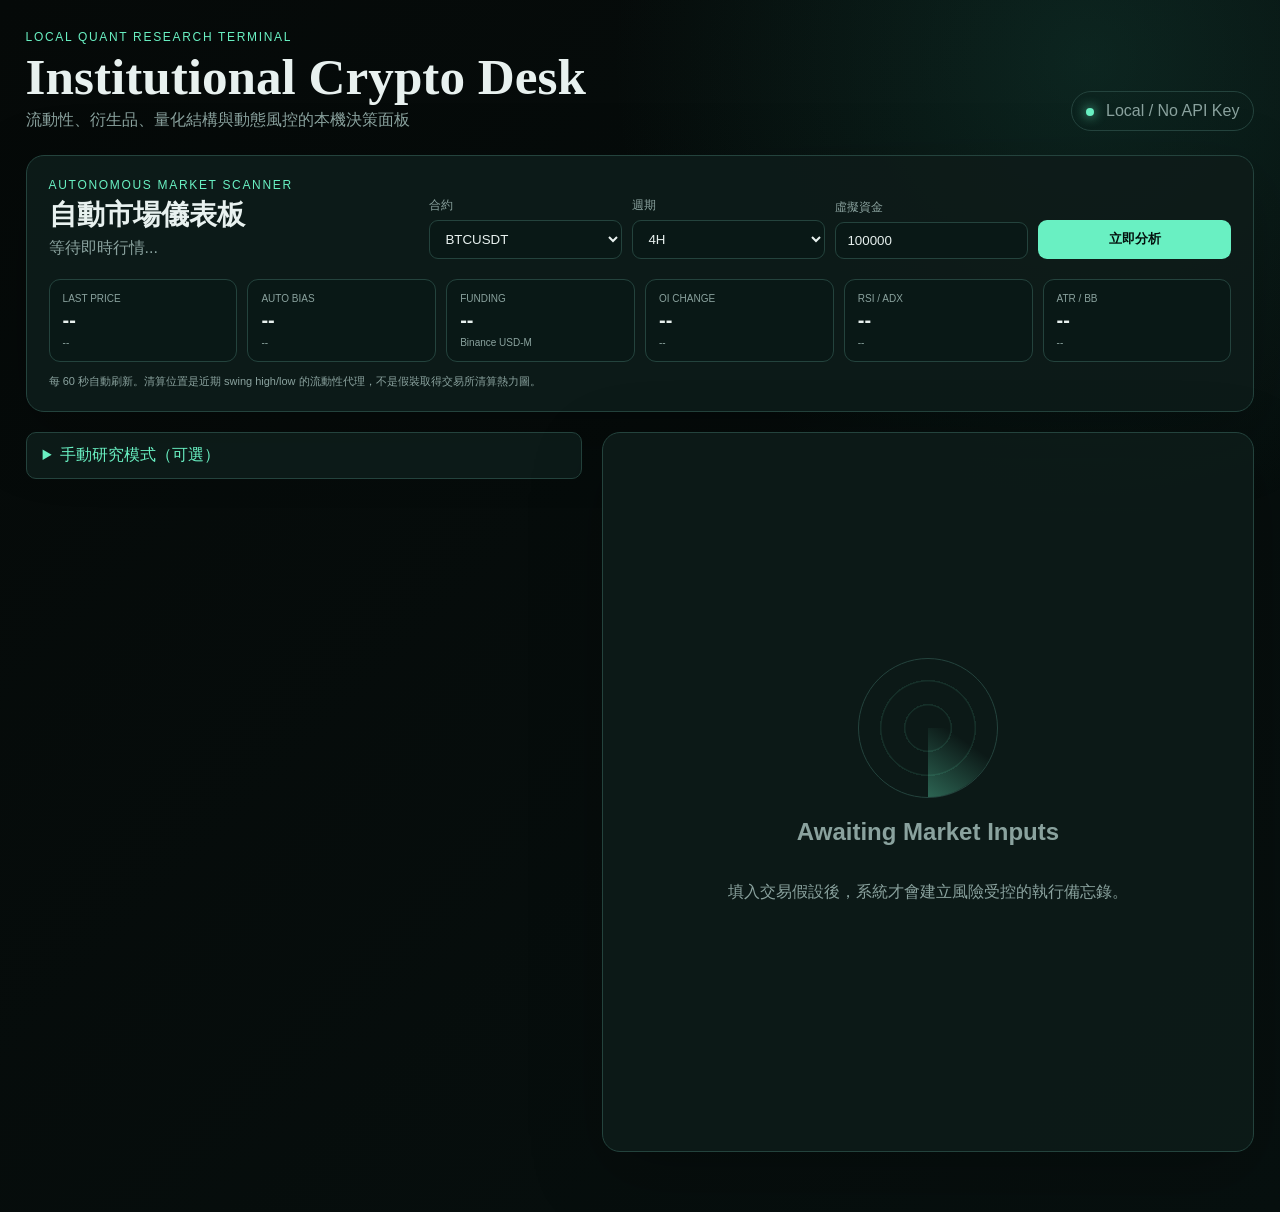
==== docs/index.html @ 403036d9 "Add autonomous crypto analysis dashboard Co-authored-by: Copilot <223556219+Copilot@users.noreply.gi" ====
<!doctype html>
<html lang="zh-Hant">
<head>
  <meta charset="utf-8">
  <meta name="viewport" content="width=device-width, initial-scale=1">
  <title>Institutional Crypto Desk</title>
  <link rel="stylesheet" href="static/styles.css">
</head>
<body>
  <div class="shell">
    <header>
      <div>
        <div class="eyebrow">LOCAL QUANT RESEARCH TERMINAL</div>
        <h1>Institutional Crypto Desk</h1>
        <p>流動性、衍生品、量化結構與動態風控的本機決策面板</p>
      </div>
      <div class="status"><span></span> Local / No API Key</div>
    </header>

    <section class="panel auto-console">
      <div class="auto-head">
        <div>
          <div class="eyebrow">AUTONOMOUS MARKET SCANNER</div>
          <h2>自動市場儀表板</h2>
          <p id="feed-status">等待即時行情...</p>
        </div>
        <div class="auto-controls">
          <label>合約
            <select id="auto-symbol">
              <option>BTCUSDT</option><option>ETHUSDT</option><option>SOLUSDT</option>
              <option>BNBUSDT</option><option>XRPUSDT</option><option>DOGEUSDT</option>
            </select>
          </label>
          <label>週期
            <select id="auto-interval">
              <option value="15m">15m</option><option value="1h">1H</option>
              <option value="4h" selected>4H</option><option value="1d">Daily</option>
            </select>
          </label>
          <label>虛擬資金
            <input id="auto-account" type="number" value="100000" min="1">
          </label>
          <button id="refresh-auto" type="button">立即分析</button>
        </div>
      </div>
      <div class="live-grid">
        <div class="live-card"><span>LAST PRICE</span><b id="live-price">--</b><small id="live-change">--</small></div>
        <div class="live-card"><span>AUTO BIAS</span><b id="live-bias">--</b><small id="live-score">--</small></div>
        <div class="live-card"><span>FUNDING</span><b id="live-funding">--</b><small>Binance USD-M</small></div>
        <div class="live-card"><span>OI CHANGE</span><b id="live-oi">--</b><small id="live-oi-value">--</small></div>
        <div class="live-card"><span>RSI / ADX</span><b id="live-rsi-adx">--</b><small id="live-regime">--</small></div>
        <div class="live-card"><span>ATR / BB</span><b id="live-atr">--</b><small id="live-bb">--</small></div>
      </div>
      <p class="feed-foot">每 60 秒自動刷新。清算位置是近期 swing high/low 的流動性代理，不是假裝取得交易所清算熱力圖。</p>
    </section>

    <main>
      <details class="manual-wrap">
        <summary>手動研究模式（可選）</summary>
      <form id="trade-form" class="panel input-panel">
        <div class="panel-title"><b>01</b> 交易假設</div>
        <div class="grid three">
          <label>標的<input name="asset" value="BTC" required></label>
          <label>方向<select name="direction">
            <option value="long">Long</option><option value="short">Short</option>
            <option value="delta-neutral">Delta-Neutral</option>
            <option value="observe">觀望</option>
          </select></label>
          <label>週期<select name="timeframe">
            <option>15m</option><option>1H</option><option selected>4H</option><option>Daily</option>
          </select></label>
          <label>當前價格<input name="current_price" type="number" step="any" required></label>
          <label>虛擬資金規模<input name="account_size" type="number" step="any" value="100000"></label>
          <label>指定無效點位<input name="invalidation_price" type="number" step="any" placeholder="可留空"></label>
        </div>

        <div class="panel-title"><b>02</b> 宏觀與輪動</div>
        <div class="grid three">
          <label>宏觀風險偏好<select name="macro_bias">
            <option value="neutral">未知／中性</option><option value="risk_on">Risk-On</option>
            <option value="risk_off">Risk-Off</option>
          </select></label>
          <label>板塊資金流<select name="sector_flow">
            <option value="unknown">未知</option><option value="inflow">流入／吸血</option>
            <option value="outflow">流出</option>
          </select></label>
          <label>BTC 趨勢<select name="btc_trend">
            <option value="unknown">未知</option><option value="bullish">Bullish</option>
            <option value="bearish">Bearish</option>
          </select></label>
          <label>BTC 相關係數<input name="btc_correlation" type="number" min="-1" max="1" step=".01" placeholder="例如 0.78"></label>
          <label>Beta<input name="beta" type="number" step=".01" placeholder="例如 1.5"></label>
        </div>
        <label>宏觀／新聞<textarea name="macro_news" placeholder="CPI、FOMC、代幣解鎖、ETF 流量、科技股波動..."></textarea></label>

        <div class="panel-title"><b>03</b> 量化與市場結構</div>
        <div class="grid three">
          <label>EMA 結構<select name="ema_structure">
            <option value="unknown">未知</option><option value="bullish">多頭排列</option>
            <option value="bearish">空頭排列</option><option value="mixed">糾結</option>
          </select></label>
          <label>RSI<input name="rsi" type="number" min="0" max="100" step=".1"></label>
          <label>MACD<select name="macd">
            <option value="unknown">未知</option><option value="bullish">多頭／金叉</option>
            <option value="bearish">空頭／死叉</option>
          </select></label>
          <label>ADX<input name="adx" type="number" min="0" step=".1"></label>
          <label>布林帶<select name="bb_state">
            <option value="unknown">未知</option><option value="squeeze">極度收斂</option>
            <option value="upper">上軌附近</option><option value="lower">下軌附近</option>
            <option value="middle">中軌附近</option>
          </select></label>
          <label>ATR（價格單位）<input name="atr" type="number" min="0" step="any" placeholder="留空則以 2% 推估"></label>
        </div>

        <div class="panel-title"><b>04</b> 衍生品與訂單流</div>
        <div class="grid three">
          <label>24H 價格變化 %<input name="price_change_24h" type="number" step=".01"></label>
          <label>資金費率 %<input name="funding_rate" type="number" step=".0001"></label>
          <label>OI 變化 %<input name="oi_change" type="number" step=".01"></label>
          <label>CVD<select name="cvd">
            <option value="unknown">未知</option><option value="bullish">買方主導</option>
            <option value="bearish">賣方主導</option>
          </select></label>
          <label>上方清算池價格<input name="liquidation_above" type="number" step="any"></label>
          <label>下方清算池價格<input name="liquidation_below" type="number" step="any"></label>
        </div>
        <label>其他結構／OB／FVG 備註<textarea name="notes" placeholder="HH/HL、LH/LL、Order Block、FVG、事件 priced-in 判斷..."></textarea></label>

        <button class="analyze" type="submit">RUN INSTITUTIONAL ANALYSIS</button>
        <p class="fineprint">虛擬資金推演，不構成財務建議。系統不會捏造未輸入的即時市場資料。</p>
      </form>
      </details>

      <section id="report" class="panel report-panel empty">
        <div class="empty-state">
          <div class="radar"></div>
          <h2>Awaiting Market Inputs</h2>
          <p>填入交易假設後，系統才會建立風險受控的執行備忘錄。</p>
        </div>
      </section>
    </main>
  </div>
  <script src="static/auto_engine.js"></script>
  <script src="static/app.js"></script>
</body>
</html>
---- docs/static/styles.css ----
:root {
  color-scheme: dark;
  --bg: #07100f;
  --panel: rgba(13, 27, 25, .94);
  --line: #24433d;
  --mint: #69f0c2;
  --amber: #ffca6b;
  --red: #ff6b77;
  --text: #e8f1ef;
  --muted: #8aa29e;
}
* { box-sizing: border-box; }
body {
  margin: 0; color: var(--text); font-family: Inter, "Segoe UI", sans-serif;
  background:
    radial-gradient(circle at 85% 5%, rgba(35, 126, 105, .22), transparent 30%),
    linear-gradient(135deg, #050908, var(--bg));
  min-height: 100vh;
}
.shell { width: min(1500px, 96vw); margin: 0 auto; padding: 30px 0 60px; }
header { display: flex; justify-content: space-between; align-items: end; margin-bottom: 24px; }
.eyebrow, .panel-title { letter-spacing: .14em; color: var(--mint); font-size: 12px; }
h1 { margin: 6px 0; font: 600 clamp(28px, 4vw, 52px)/1.05 Georgia, serif; }
header p { color: var(--muted); margin: 0; }
.status { border: 1px solid var(--line); padding: 10px 14px; border-radius: 999px; color: var(--muted); }
.status span { display: inline-block; width: 8px; height: 8px; margin-right: 8px; border-radius: 50%; background: var(--mint); box-shadow: 0 0 12px var(--mint); }
main { display: grid; grid-template-columns: minmax(460px, .92fr) minmax(520px, 1.08fr); gap: 20px; align-items: start; }
.auto-console { margin-bottom: 20px; padding: 22px; }
.auto-head { display:flex; justify-content:space-between; gap:24px; align-items:end; }
.auto-head h2 { margin:4px 0; font:600 28px Georgia,serif; }
.auto-head p { margin:0; color:var(--muted); }
.auto-controls { display:grid; grid-template-columns:repeat(4,minmax(110px,1fr)); gap:10px; align-items:end; }
.auto-controls button { height:39px; border:0; border-radius:9px; background:var(--mint); color:#04100d; font-weight:800; cursor:pointer; }
.live-grid { display:grid; grid-template-columns:repeat(6,1fr); gap:10px; margin-top:20px; }
.live-card { background:#091816; border:1px solid var(--line); border-radius:11px; padding:13px; min-width:0; }
.live-card span,.live-card small { display:block; color:var(--muted); font-size:10px; }
.live-card b { display:block; margin:5px 0; font-size:20px; overflow:hidden; text-overflow:ellipsis; }
.feed-foot { color:var(--muted); font-size:11px; margin:12px 0 0; }
.manual-wrap { min-width:0; }
.manual-wrap > summary { cursor:pointer; color:var(--mint); padding:12px 16px; border:1px solid var(--line); border-radius:10px; margin-bottom:10px; background:var(--panel); }
.manual-wrap[open] > summary { border-radius:10px 10px 0 0; margin-bottom:0; }
.panel { background: var(--panel); border: 1px solid var(--line); border-radius: 18px; box-shadow: 0 22px 70px rgba(0,0,0,.25); }
.input-panel { padding: 24px; }
.panel-title { margin: 22px 0 12px; border-bottom: 1px solid var(--line); padding-bottom: 9px; }
.panel-title:first-child { margin-top: 0; }
.panel-title b { color: var(--amber); margin-right: 8px; }
.grid { display: grid; gap: 12px; }
.grid.three { grid-template-columns: repeat(3, 1fr); }
label { display: grid; gap: 6px; color: var(--muted); font-size: 12px; }
input, select, textarea {
  width: 100%; border: 1px solid var(--line); border-radius: 9px; padding: 10px 11px;
  background: #091816; color: var(--text); outline: none;
}
input:focus, select:focus, textarea:focus { border-color: var(--mint); box-shadow: 0 0 0 3px rgba(105,240,194,.08); }
textarea { min-height: 70px; resize: vertical; }
.analyze {
  width: 100%; margin-top: 22px; padding: 14px; border: 0; border-radius: 10px;
  background: linear-gradient(90deg, #35d6a4, #77f3c8); color: #04100d;
  font-weight: 800; letter-spacing: .08em; cursor: pointer;
}
.analyze:disabled { opacity: .5; cursor: wait; }
.fineprint { color: var(--muted); font-size: 11px; text-align: center; }
.report-panel { position: sticky; top: 16px; min-height: 720px; padding: 26px; }
.empty-state { min-height: 660px; display: grid; place-content: center; text-align: center; color: var(--muted); }
.radar { width: 140px; height: 140px; margin: auto; border: 1px solid var(--line); border-radius: 50%; background: repeating-radial-gradient(circle, transparent 0 22px, rgba(105,240,194,.1) 23px 24px); position: relative; overflow: hidden; }
.radar::after { content:""; position:absolute; inset:50% 0 0 50%; background:linear-gradient(35deg, rgba(105,240,194,.35), transparent 70%); transform-origin:0 0; animation: scan 3s linear infinite; }
@keyframes scan { to { transform: rotate(360deg); } }
.memo-head { display:flex; justify-content:space-between; gap:16px; border-bottom:1px solid var(--line); padding-bottom:18px; }
.verdict { font-size: 28px; font-weight: 800; color: var(--mint); }
.verdict.pass, .verdict.reverse { color: var(--red); }
.probability { text-align:right; color:var(--muted); }
.probability b { display:block; color:var(--amber); font-size:32px; }
.section { margin-top: 22px; }
.section h3 { font: 600 20px Georgia, serif; margin:0 0 10px; }
.cards { display:grid; grid-template-columns:repeat(3,1fr); gap:10px; }
.card { background:#091816; border:1px solid var(--line); border-radius:10px; padding:13px; }
.card span { display:block; color:var(--muted); font-size:11px; }
.card b { display:block; margin-top:6px; font-size:17px; }
.signal { display:flex; justify-content:space-between; gap:12px; padding:9px 0; border-bottom:1px solid rgba(36,67,61,.65); }
.positive { color:var(--mint); } .negative { color:var(--red); } .neutral { color:var(--amber); }
.warning { border-left:3px solid var(--amber); padding:10px 12px; background:rgba(255,202,107,.06); margin:8px 0; }
.missing { color:var(--amber); }
.error { color:var(--red); padding:20px; }
@media (max-width: 1050px) { main { grid-template-columns:1fr; } .report-panel { position:static; } }
@media (max-width: 1050px) { .live-grid { grid-template-columns:repeat(3,1fr); } .auto-head { align-items:start; flex-direction:column; } .auto-controls { width:100%; } }
@media (max-width: 680px) { .grid.three, .cards, .live-grid, .auto-controls { grid-template-columns:1fr; } header { align-items:start; flex-direction:column; gap:14px; } }
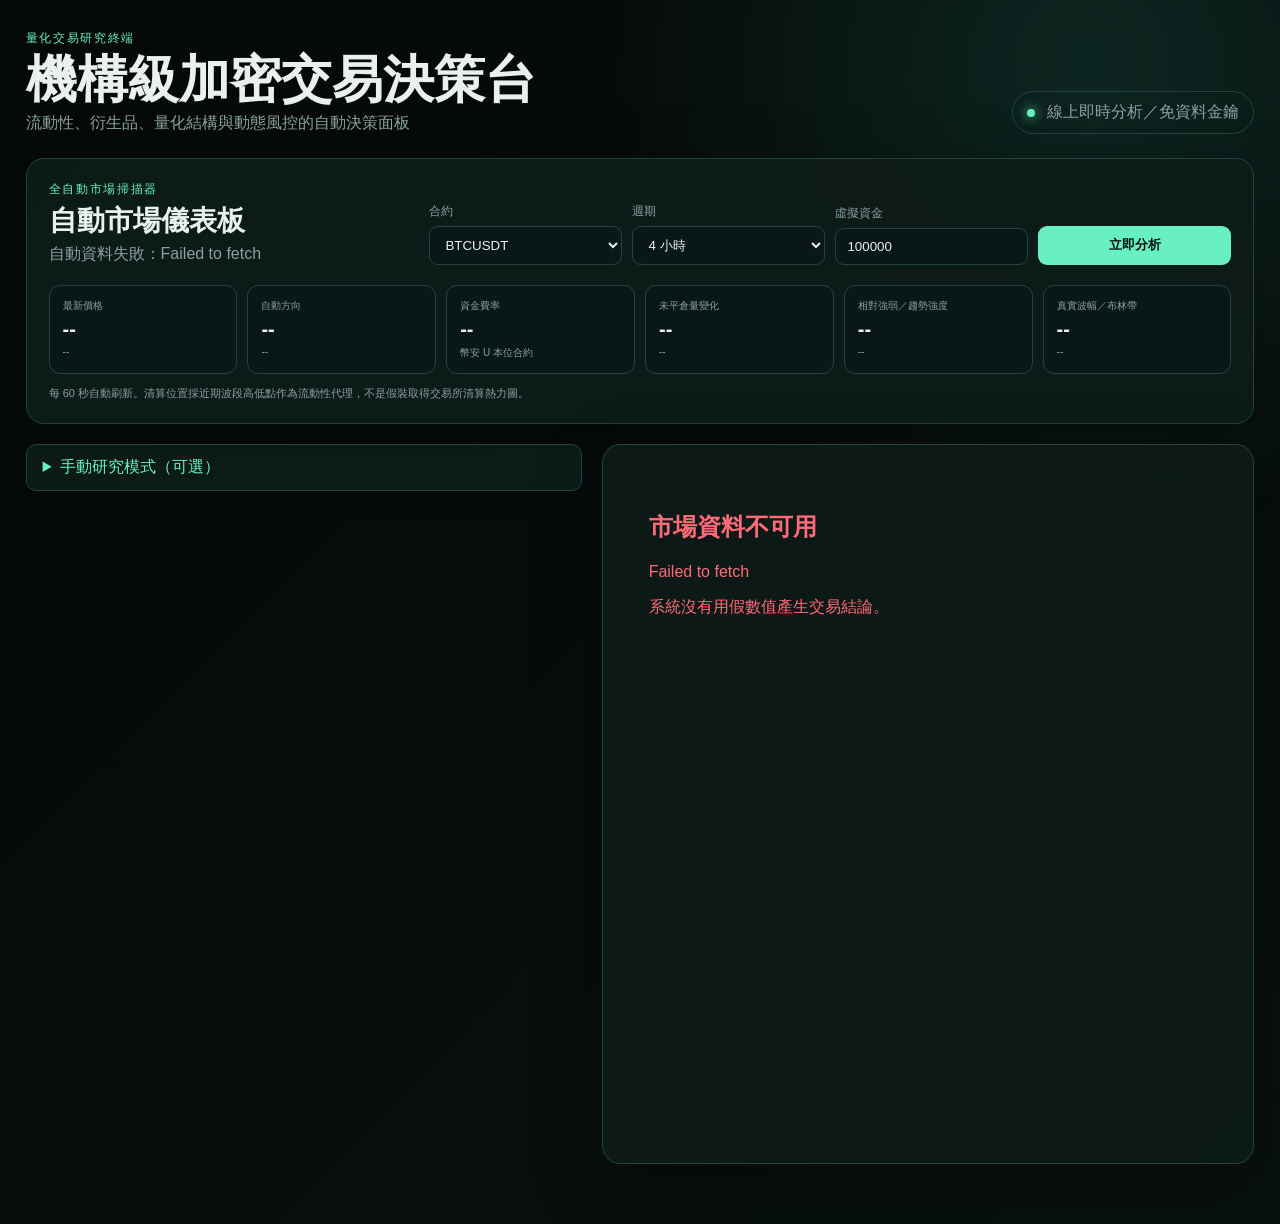
==== commit 4d7c8c37: "Localize dashboard and fix automatic refresh Co-authored-by: Copilot <223556219+Copilot@users.norepl" ====
--- a/docs/index.html
+++ b/docs/index.html
@@ -3,24 +3,24 @@
 <head>
   <meta charset="utf-8">
   <meta name="viewport" content="width=device-width, initial-scale=1">
-  <title>Institutional Crypto Desk</title>
+  <title>機構級加密交易決策台</title>
   <link rel="stylesheet" href="static/styles.css">
 </head>
 <body>
   <div class="shell">
     <header>
       <div>
-        <div class="eyebrow">LOCAL QUANT RESEARCH TERMINAL</div>
-        <h1>Institutional Crypto Desk</h1>
-        <p>流動性、衍生品、量化結構與動態風控的本機決策面板</p>
+        <div class="eyebrow">量化交易研究終端</div>
+        <h1>機構級加密交易決策台</h1>
+        <p>流動性、衍生品、量化結構與動態風控的自動決策面板</p>
       </div>
-      <div class="status"><span></span> Local / No API Key</div>
+      <div class="status"><span></span> 線上即時分析／免資料金鑰</div>
     </header>
 
     <section class="panel auto-console">
       <div class="auto-head">
         <div>
-          <div class="eyebrow">AUTONOMOUS MARKET SCANNER</div>
+          <div class="eyebrow">全自動市場掃描器</div>
           <h2>自動市場儀表板</h2>
           <p id="feed-status">等待即時行情...</p>
         </div>
@@ -33,8 +33,8 @@
           </label>
           <label>週期
             <select id="auto-interval">
-              <option value="15m">15m</option><option value="1h">1H</option>
-              <option value="4h" selected>4H</option><option value="1d">Daily</option>
+              <option value="15m">15 分鐘</option><option value="1h">1 小時</option>
+              <option value="4h" selected>4 小時</option><option value="1d">日線</option>
             </select>
           </label>
           <label>虛擬資金
@@ -44,14 +44,14 @@
         </div>
       </div>
       <div class="live-grid">
-        <div class="live-card"><span>LAST PRICE</span><b id="live-price">--</b><small id="live-change">--</small></div>
-        <div class="live-card"><span>AUTO BIAS</span><b id="live-bias">--</b><small id="live-score">--</small></div>
-        <div class="live-card"><span>FUNDING</span><b id="live-funding">--</b><small>Binance USD-M</small></div>
-        <div class="live-card"><span>OI CHANGE</span><b id="live-oi">--</b><small id="live-oi-value">--</small></div>
-        <div class="live-card"><span>RSI / ADX</span><b id="live-rsi-adx">--</b><small id="live-regime">--</small></div>
-        <div class="live-card"><span>ATR / BB</span><b id="live-atr">--</b><small id="live-bb">--</small></div>
+        <div class="live-card"><span>最新價格</span><b id="live-price">--</b><small id="live-change">--</small></div>
+        <div class="live-card"><span>自動方向</span><b id="live-bias">--</b><small id="live-score">--</small></div>
+        <div class="live-card"><span>資金費率</span><b id="live-funding">--</b><small>幣安 U 本位合約</small></div>
+        <div class="live-card"><span>未平倉量變化</span><b id="live-oi">--</b><small id="live-oi-value">--</small></div>
+        <div class="live-card"><span>相對強弱／趨勢強度</span><b id="live-rsi-adx">--</b><small id="live-regime">--</small></div>
+        <div class="live-card"><span>真實波幅／布林帶</span><b id="live-atr">--</b><small id="live-bb">--</small></div>
       </div>
-      <p class="feed-foot">每 60 秒自動刷新。清算位置是近期 swing high/low 的流動性代理，不是假裝取得交易所清算熱力圖。</p>
+      <p class="feed-foot">每 60 秒自動刷新。清算位置採近期波段高低點作為流動性代理，不是假裝取得交易所清算熱力圖。</p>
     </section>
 
     <main>
@@ -62,12 +62,12 @@
         <div class="grid three">
           <label>標的<input name="asset" value="BTC" required></label>
           <label>方向<select name="direction">
-            <option value="long">Long</option><option value="short">Short</option>
-            <option value="delta-neutral">Delta-Neutral</option>
+            <option value="long">做多</option><option value="short">做空</option>
+            <option value="delta-neutral">市場中性</option>
             <option value="observe">觀望</option>
           </select></label>
           <label>週期<select name="timeframe">
-            <option>15m</option><option>1H</option><option selected>4H</option><option>Daily</option>
+            <option>15 分鐘</option><option>1 小時</option><option selected>4 小時</option><option>日線</option>
           </select></label>
           <label>當前價格<input name="current_price" type="number" step="any" required></label>
           <label>虛擬資金規模<input name="account_size" type="number" step="any" value="100000"></label>
@@ -77,57 +77,57 @@
         <div class="panel-title"><b>02</b> 宏觀與輪動</div>
         <div class="grid three">
           <label>宏觀風險偏好<select name="macro_bias">
-            <option value="neutral">未知／中性</option><option value="risk_on">Risk-On</option>
-            <option value="risk_off">Risk-Off</option>
+            <option value="neutral">未知／中性</option><option value="risk_on">偏好風險資產</option>
+            <option value="risk_off">規避風險資產</option>
           </select></label>
           <label>板塊資金流<select name="sector_flow">
             <option value="unknown">未知</option><option value="inflow">流入／吸血</option>
             <option value="outflow">流出</option>
           </select></label>
           <label>BTC 趨勢<select name="btc_trend">
-            <option value="unknown">未知</option><option value="bullish">Bullish</option>
-            <option value="bearish">Bearish</option>
+            <option value="unknown">未知</option><option value="bullish">多頭</option>
+            <option value="bearish">空頭</option>
           </select></label>
           <label>BTC 相關係數<input name="btc_correlation" type="number" min="-1" max="1" step=".01" placeholder="例如 0.78"></label>
-          <label>Beta<input name="beta" type="number" step=".01" placeholder="例如 1.5"></label>
+          <label>貝塔係數<input name="beta" type="number" step=".01" placeholder="例如 1.5"></label>
         </div>
-        <label>宏觀／新聞<textarea name="macro_news" placeholder="CPI、FOMC、代幣解鎖、ETF 流量、科技股波動..."></textarea></label>
+        <label>宏觀／新聞<textarea name="macro_news" placeholder="消費者物價指數、聯準會決策會議、代幣解鎖、指數型基金流量、科技股波動..."></textarea></label>
 
         <div class="panel-title"><b>03</b> 量化與市場結構</div>
         <div class="grid three">
-          <label>EMA 結構<select name="ema_structure">
+          <label>指數移動平均線結構<select name="ema_structure">
             <option value="unknown">未知</option><option value="bullish">多頭排列</option>
             <option value="bearish">空頭排列</option><option value="mixed">糾結</option>
           </select></label>
-          <label>RSI<input name="rsi" type="number" min="0" max="100" step=".1"></label>
-          <label>MACD<select name="macd">
+          <label>相對強弱指標<input name="rsi" type="number" min="0" max="100" step=".1"></label>
+          <label>平滑異同移動平均<select name="macd">
             <option value="unknown">未知</option><option value="bullish">多頭／金叉</option>
             <option value="bearish">空頭／死叉</option>
           </select></label>
-          <label>ADX<input name="adx" type="number" min="0" step=".1"></label>
+          <label>平均趨向指標<input name="adx" type="number" min="0" step=".1"></label>
           <label>布林帶<select name="bb_state">
             <option value="unknown">未知</option><option value="squeeze">極度收斂</option>
             <option value="upper">上軌附近</option><option value="lower">下軌附近</option>
             <option value="middle">中軌附近</option>
           </select></label>
-          <label>ATR（價格單位）<input name="atr" type="number" min="0" step="any" placeholder="留空則以 2% 推估"></label>
+          <label>真實波動幅度（價格單位）<input name="atr" type="number" min="0" step="any" placeholder="留空則以 2% 推估"></label>
         </div>
 
         <div class="panel-title"><b>04</b> 衍生品與訂單流</div>
         <div class="grid three">
           <label>24H 價格變化 %<input name="price_change_24h" type="number" step=".01"></label>
           <label>資金費率 %<input name="funding_rate" type="number" step=".0001"></label>
-          <label>OI 變化 %<input name="oi_change" type="number" step=".01"></label>
-          <label>CVD<select name="cvd">
+          <label>未平倉量變化 %<input name="oi_change" type="number" step=".01"></label>
+          <label>累積成交量差<select name="cvd">
             <option value="unknown">未知</option><option value="bullish">買方主導</option>
             <option value="bearish">賣方主導</option>
           </select></label>
           <label>上方清算池價格<input name="liquidation_above" type="number" step="any"></label>
           <label>下方清算池價格<input name="liquidation_below" type="number" step="any"></label>
         </div>
-        <label>其他結構／OB／FVG 備註<textarea name="notes" placeholder="HH/HL、LH/LL、Order Block、FVG、事件 priced-in 判斷..."></textarea></label>
+        <label>其他結構／訂單塊／公允價值缺口備註<textarea name="notes" placeholder="高低點結構、訂單塊、公允價值缺口、事件是否提前定價..."></textarea></label>
 
-        <button class="analyze" type="submit">RUN INSTITUTIONAL ANALYSIS</button>
+        <button class="analyze" type="submit">執行機構級分析</button>
         <p class="fineprint">虛擬資金推演，不構成財務建議。系統不會捏造未輸入的即時市場資料。</p>
       </form>
       </details>
@@ -135,7 +135,7 @@
       <section id="report" class="panel report-panel empty">
         <div class="empty-state">
           <div class="radar"></div>
-          <h2>Awaiting Market Inputs</h2>
+          <h2>等待市場資料</h2>
           <p>填入交易假設後，系統才會建立風險受控的執行備忘錄。</p>
         </div>
       </section>
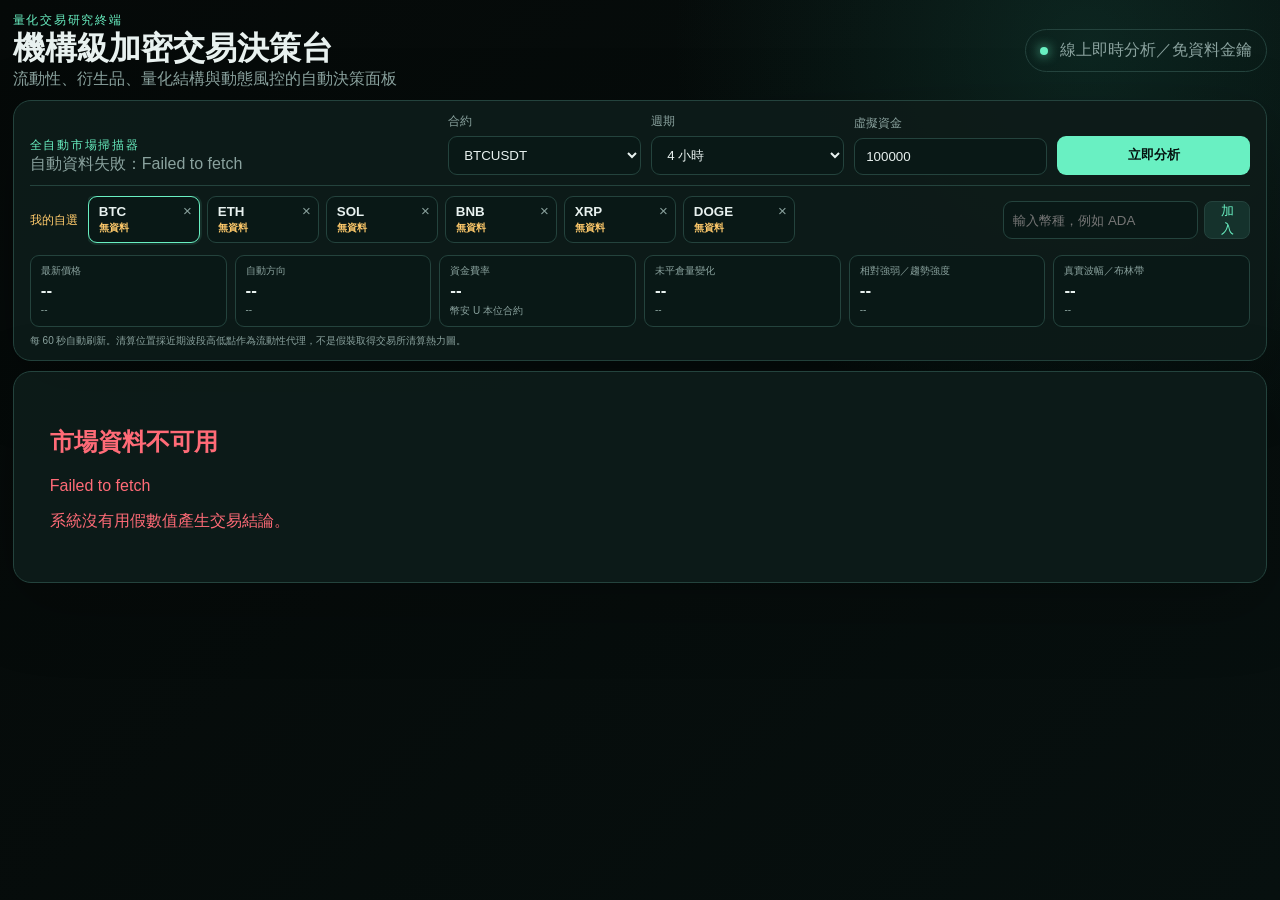
==== commit 1a81977b: "Add bird-eye layout and persistent watchlist Co-authored-by: Copilot <223556219+Copilot@users.norepl" ====
--- a/docs/index.html
+++ b/docs/index.html
@@ -21,7 +21,6 @@
       <div class="auto-head">
         <div>
           <div class="eyebrow">全自動市場掃描器</div>
-          <h2>自動市場儀表板</h2>
           <p id="feed-status">等待即時行情...</p>
         </div>
         <div class="auto-controls">
@@ -43,6 +42,14 @@
           <button id="refresh-auto" type="button">立即分析</button>
         </div>
       </div>
+      <div class="watchlist-row">
+        <div class="watchlist-title">我的自選</div>
+        <div id="watchlist-chips" class="watchlist-chips"></div>
+        <form id="watchlist-form" class="watchlist-add">
+          <input id="watchlist-input" maxlength="15" placeholder="輸入幣種，例如 ADA">
+          <button type="submit">加入</button>
+        </form>
+      </div>
       <div class="live-grid">
         <div class="live-card"><span>最新價格</span><b id="live-price">--</b><small id="live-change">--</small></div>
         <div class="live-card"><span>自動方向</span><b id="live-bias">--</b><small id="live-score">--</small></div>
@@ -54,7 +61,7 @@
       <p class="feed-foot">每 60 秒自動刷新。清算位置採近期波段高低點作為流動性代理，不是假裝取得交易所清算熱力圖。</p>
     </section>
 
-    <main>
+    <main class="dashboard-main">
       <details class="manual-wrap">
         <summary>手動研究模式（可選）</summary>
       <form id="trade-form" class="panel input-panel">
--- a/docs/static/styles.css
+++ b/docs/static/styles.css
@@ -15,28 +15,38 @@
   background:
     radial-gradient(circle at 85% 5%, rgba(35, 126, 105, .22), transparent 30%),
     linear-gradient(135deg, #050908, var(--bg));
-  min-height: 100vh;
+  min-height: 100vh; overflow-x: hidden;
 }
-.shell { width: min(1500px, 96vw); margin: 0 auto; padding: 30px 0 60px; }
-header { display: flex; justify-content: space-between; align-items: end; margin-bottom: 24px; }
+.shell { width: min(1600px, 98vw); margin: 0 auto; padding: 12px 0 20px; }
+header { display: flex; justify-content: space-between; align-items: center; margin-bottom: 10px; }
 .eyebrow, .panel-title { letter-spacing: .14em; color: var(--mint); font-size: 12px; }
-h1 { margin: 6px 0; font: 600 clamp(28px, 4vw, 52px)/1.05 Georgia, serif; }
+h1 { margin: 3px 0; font: 600 clamp(24px, 2.5vw, 36px)/1.05 Georgia, serif; }
 header p { color: var(--muted); margin: 0; }
 .status { border: 1px solid var(--line); padding: 10px 14px; border-radius: 999px; color: var(--muted); }
 .status span { display: inline-block; width: 8px; height: 8px; margin-right: 8px; border-radius: 50%; background: var(--mint); box-shadow: 0 0 12px var(--mint); }
-main { display: grid; grid-template-columns: minmax(460px, .92fr) minmax(520px, 1.08fr); gap: 20px; align-items: start; }
-.auto-console { margin-bottom: 20px; padding: 22px; }
+main { display: block; }
+.auto-console { margin-bottom: 10px; padding: 12px 16px; }
 .auto-head { display:flex; justify-content:space-between; gap:24px; align-items:end; }
-.auto-head h2 { margin:4px 0; font:600 28px Georgia,serif; }
 .auto-head p { margin:0; color:var(--muted); }
 .auto-controls { display:grid; grid-template-columns:repeat(4,minmax(110px,1fr)); gap:10px; align-items:end; }
 .auto-controls button { height:39px; border:0; border-radius:9px; background:var(--mint); color:#04100d; font-weight:800; cursor:pointer; }
-.live-grid { display:grid; grid-template-columns:repeat(6,1fr); gap:10px; margin-top:20px; }
-.live-card { background:#091816; border:1px solid var(--line); border-radius:11px; padding:13px; min-width:0; }
+.watchlist-row { display:flex; align-items:center; gap:10px; margin-top:10px; padding-top:10px; border-top:1px solid var(--line); }
+.watchlist-title { color:var(--amber); font-size:12px; white-space:nowrap; }
+.watchlist-chips { display:flex; gap:7px; flex:1; overflow-x:auto; scrollbar-width:thin; padding-bottom:2px; }
+.watch-chip { display:grid; grid-template-columns:auto auto; gap:2px 8px; position:relative; min-width:112px; padding:7px 24px 7px 10px; border:1px solid var(--line); border-radius:9px; background:#091816; color:var(--text); cursor:pointer; text-align:left; }
+.watch-chip.active { border-color:var(--mint); box-shadow:0 0 0 2px rgba(105,240,194,.1); }
+.watch-chip span { font-weight:800; }
+.watch-chip b { grid-column:1 / 3; font-size:10px; white-space:nowrap; }
+.watch-chip i { position:absolute; right:7px; top:5px; color:var(--muted); font-style:normal; font-size:15px; }
+.watchlist-add { display:flex; gap:6px; min-width:210px; }
+.watchlist-add input { padding:7px 9px; }
+.watchlist-add button { border:1px solid var(--line); border-radius:8px; background:#15322c; color:var(--mint); padding:0 12px; cursor:pointer; }
+.live-grid { display:grid; grid-template-columns:repeat(6,1fr); gap:8px; margin-top:10px; }
+.live-card { background:#091816; border:1px solid var(--line); border-radius:9px; padding:8px 10px; min-width:0; }
 .live-card span,.live-card small { display:block; color:var(--muted); font-size:10px; }
-.live-card b { display:block; margin:5px 0; font-size:20px; overflow:hidden; text-overflow:ellipsis; }
-.feed-foot { color:var(--muted); font-size:11px; margin:12px 0 0; }
-.manual-wrap { min-width:0; }
+.live-card b { display:block; margin:3px 0; font-size:17px; overflow:hidden; text-overflow:ellipsis; }
+.feed-foot { color:var(--muted); font-size:10px; margin:7px 0 0; }
+.manual-wrap { display:none; }
 .manual-wrap > summary { cursor:pointer; color:var(--mint); padding:12px 16px; border:1px solid var(--line); border-radius:10px; margin-bottom:10px; background:var(--panel); }
 .manual-wrap[open] > summary { border-radius:10px 10px 0 0; margin-bottom:0; }
 .panel { background: var(--panel); border: 1px solid var(--line); border-radius: 18px; box-shadow: 0 22px 70px rgba(0,0,0,.25); }
@@ -60,27 +70,47 @@
 }
 .analyze:disabled { opacity: .5; cursor: wait; }
 .fineprint { color: var(--muted); font-size: 11px; text-align: center; }
-.report-panel { position: sticky; top: 16px; min-height: 720px; padding: 26px; }
-.empty-state { min-height: 660px; display: grid; place-content: center; text-align: center; color: var(--muted); }
+.report-panel { min-height:0; padding:14px 16px; }
+.empty-state { min-height:420px; display: grid; place-content: center; text-align: center; color: var(--muted); }
 .radar { width: 140px; height: 140px; margin: auto; border: 1px solid var(--line); border-radius: 50%; background: repeating-radial-gradient(circle, transparent 0 22px, rgba(105,240,194,.1) 23px 24px); position: relative; overflow: hidden; }
 .radar::after { content:""; position:absolute; inset:50% 0 0 50%; background:linear-gradient(35deg, rgba(105,240,194,.35), transparent 70%); transform-origin:0 0; animation: scan 3s linear infinite; }
 @keyframes scan { to { transform: rotate(360deg); } }
-.memo-head { display:flex; justify-content:space-between; gap:16px; border-bottom:1px solid var(--line); padding-bottom:18px; }
-.verdict { font-size: 28px; font-weight: 800; color: var(--mint); }
+.memo-head { display:flex; justify-content:space-between; gap:16px; border-bottom:1px solid var(--line); padding-bottom:8px; }
+.memo-head h2 { margin:3px 0; font-size:20px; }
+.verdict { font-size: 22px; font-weight: 800; color: var(--mint); }
 .verdict.pass, .verdict.reverse { color: var(--red); }
 .probability { text-align:right; color:var(--muted); }
-.probability b { display:block; color:var(--amber); font-size:32px; }
+.probability b { display:block; color:var(--amber); font-size:26px; }
+.bird-grid { display:grid; grid-template-columns:1fr 1.4fr 1fr 1fr; gap:9px; margin-top:10px; align-items:stretch; }
+.bird-card { background:#091816; border:1px solid var(--line); border-radius:10px; padding:10px; min-width:0; max-height:285px; overflow:auto; }
+.bird-card h3 { margin:0 0 7px; color:var(--mint); font:600 16px Georgia,serif; }
+.bird-card p { margin:5px 0; font-size:12px; line-height:1.45; }
+.execution-card { grid-column:span 1; }
+.compact-cards { grid-template-columns:repeat(2,1fr) !important; gap:6px !important; }
+.compact-cards .card { padding:8px; }
+.compact-cards .card b { font-size:14px; }
+.compact-cards .card small { font-size:9px; color:var(--muted); }
+.risk-strip { display:grid; grid-template-columns:repeat(3,1fr); gap:5px; margin-top:8px; }
+.risk-strip div { border:1px solid var(--line); border-radius:7px; padding:7px; }
+.risk-strip span { display:block; color:var(--muted); font-size:9px; }
+.risk-strip b { font-size:14px; }
+.full-analysis { margin-top:8px; border-top:1px solid var(--line); padding-top:7px; }
+.full-analysis summary { cursor:pointer; color:var(--amber); font-size:12px; }
+.detail-grid { display:grid; grid-template-columns:repeat(3,1fr); gap:8px; margin-top:8px; }
+.detail-grid div { background:#091816; border:1px solid var(--line); border-radius:8px; padding:9px; }
+.detail-grid p { font-size:11px; color:var(--muted); }
 .section { margin-top: 22px; }
 .section h3 { font: 600 20px Georgia, serif; margin:0 0 10px; }
 .cards { display:grid; grid-template-columns:repeat(3,1fr); gap:10px; }
 .card { background:#091816; border:1px solid var(--line); border-radius:10px; padding:13px; }
 .card span { display:block; color:var(--muted); font-size:11px; }
 .card b { display:block; margin-top:6px; font-size:17px; }
-.signal { display:flex; justify-content:space-between; gap:12px; padding:9px 0; border-bottom:1px solid rgba(36,67,61,.65); }
+.signal { display:flex; justify-content:space-between; gap:8px; padding:5px 0; border-bottom:1px solid rgba(36,67,61,.65); font-size:11px; }
+.signal small { color:var(--muted); font-size:9px; }
 .positive { color:var(--mint); } .negative { color:var(--red); } .neutral { color:var(--amber); }
-.warning { border-left:3px solid var(--amber); padding:10px 12px; background:rgba(255,202,107,.06); margin:8px 0; }
+.warning { border-left:2px solid var(--amber); padding:7px 8px; background:rgba(255,202,107,.06); margin:5px 0; font-size:10px; line-height:1.4; }
 .missing { color:var(--amber); }
 .error { color:var(--red); padding:20px; }
-@media (max-width: 1050px) { main { grid-template-columns:1fr; } .report-panel { position:static; } }
-@media (max-width: 1050px) { .live-grid { grid-template-columns:repeat(3,1fr); } .auto-head { align-items:start; flex-direction:column; } .auto-controls { width:100%; } }
-@media (max-width: 680px) { .grid.three, .cards, .live-grid, .auto-controls { grid-template-columns:1fr; } header { align-items:start; flex-direction:column; gap:14px; } }
+@media (max-width: 1250px) { .bird-grid { grid-template-columns:repeat(2,1fr); } .bird-card { max-height:none; } }
+@media (max-width: 1050px) { .live-grid { grid-template-columns:repeat(3,1fr); } .auto-head { align-items:start; flex-direction:column; } .auto-controls { width:100%; } .watchlist-row { flex-wrap:wrap; } .watchlist-chips { order:3; flex-basis:100%; } }
+@media (max-width: 680px) { .grid.three, .cards, .live-grid, .auto-controls, .bird-grid, .detail-grid { grid-template-columns:1fr; } header { align-items:start; flex-direction:column; gap:8px; } .watchlist-add { min-width:100%; } .shell { width:96vw; } }
